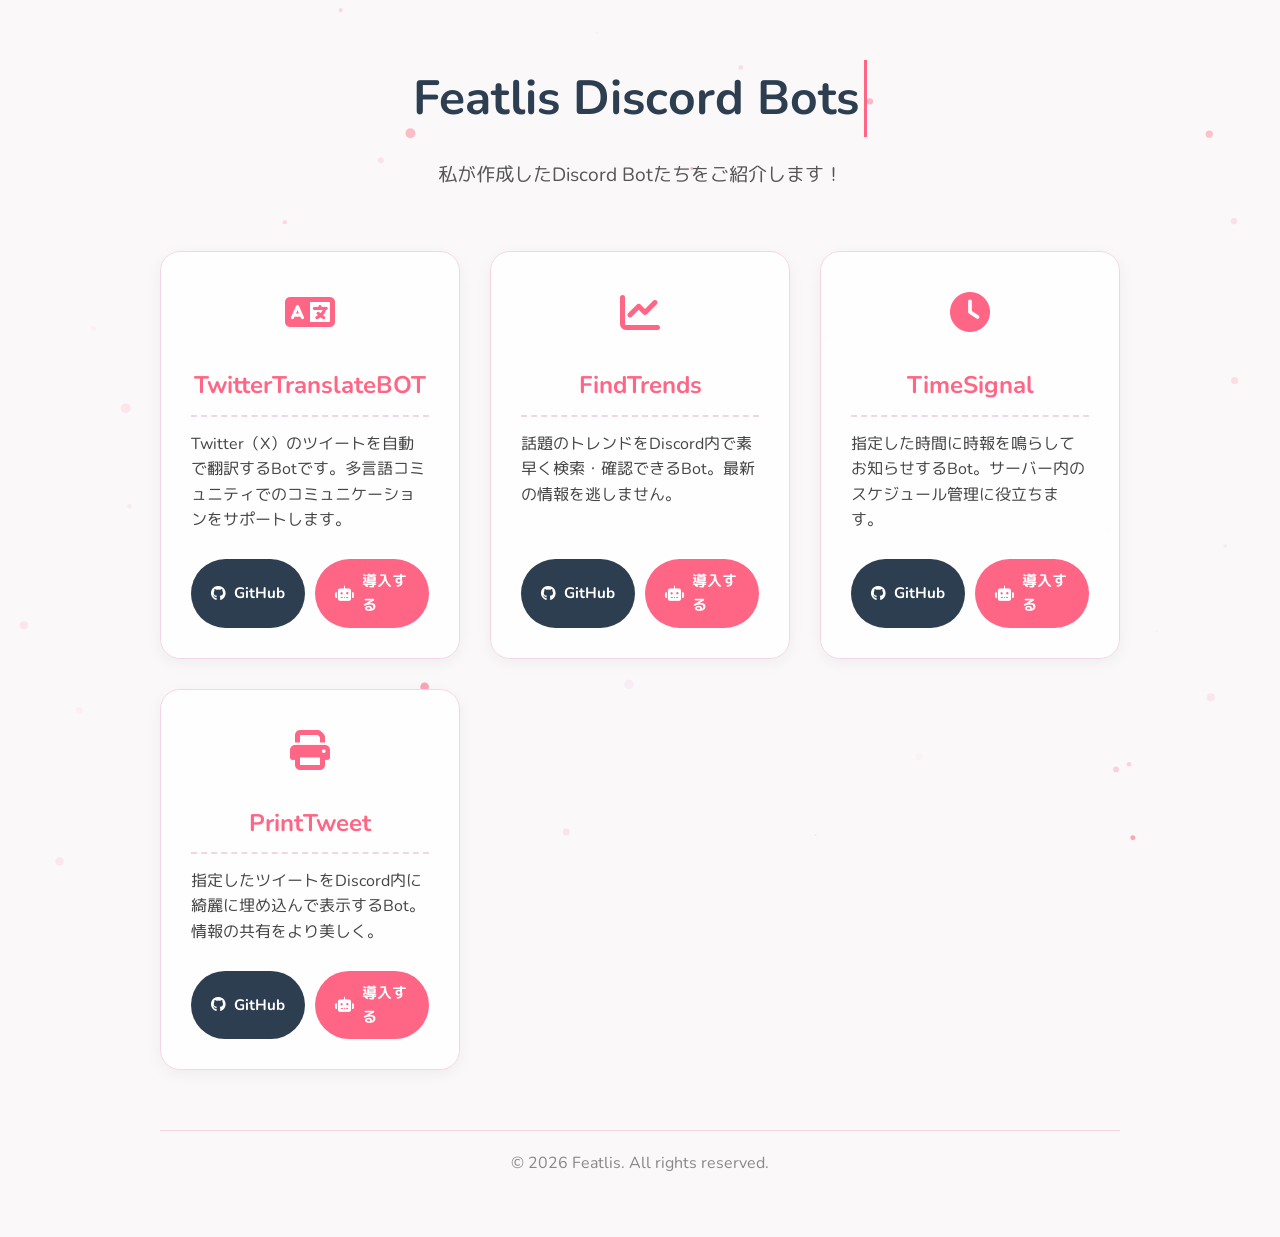
==== index.html @ 26e4aa99 "feat: implement responsive landing page with custom animations, particle background, and typing effe" ====
<!DOCTYPE html>
<html lang="ja">
<head>
    <meta charset="UTF-8">
    <meta name="viewport" content="width=device-width, initial-scale=1.0">
    <title>Featlis Discord Bots</title>
    <link href="https://fonts.googleapis.com/css2?family=M+PLUS+Rounded+1c:wght@400;700&family=Nunito:wght@400;700&display=swap" rel="stylesheet">
    <link rel="stylesheet" href="https://cdnjs.cloudflare.com/ajax/libs/font-awesome/6.4.0/css/all.min.css">
    <link rel="stylesheet" href="css/style.css">
</head>
<body>
    <!-- 幾何学的な動的パーティクルを描画するキャンバス -->
    <canvas id="particles"></canvas>

    <div class="container">
        <header class="fade-in">
            <h1 class="typing-effect">Featlis Discord Bots</h1>
            <p class="subtitle">私が作成したDiscord Botたちをご紹介します！</p>
        </header>

        <main>
            <div class="bot-grid">
                <!-- Bot 1 -->
                <div class="card fade-in-up">
                    <div class="card-icon"><i class="fa-solid fa-language"></i></div>
                    <h2>TwitterTranslateBOT</h2>
                    <p>Twitter（X）のツイートを自動で翻訳するBotです。多言語コミュニティでのコミュニケーションをサポートします。</p>
                    <div class="card-actions">
                        <a href="https://github.com/featlis/TwitterTranslateBOTforDiscord" target="_blank" class="btn btn-github">
                            <i class="fa-brands fa-github"></i> GitHub
                        </a>
                        <!-- TODO: 後で実際の招待リンクに差し替えてください -->
                        <a href="#" class="btn btn-invite">
                            <i class="fa-solid fa-robot"></i> 導入する
                        </a>
                    </div>
                </div>

                <!-- Bot 2 -->
                <div class="card fade-in-up">
                    <div class="card-icon"><i class="fa-solid fa-chart-line"></i></div>
                    <h2>FindTrends</h2>
                    <p>話題のトレンドをDiscord内で素早く検索・確認できるBot。最新の情報を逃しません。</p>
                    <div class="card-actions">
                        <a href="https://github.com/featlis/FindTrends-for-Discord" target="_blank" class="btn btn-github">
                            <i class="fa-brands fa-github"></i> GitHub
                        </a>
                        <!-- TODO: 後で実際の招待リンクに差し替えてください -->
                        <a href="#" class="btn btn-invite">
                            <i class="fa-solid fa-robot"></i> 導入する
                        </a>
                    </div>
                </div>

                <!-- Bot 3 -->
                <div class="card fade-in-up">
                    <div class="card-icon"><i class="fa-solid fa-clock"></i></div>
                    <h2>TimeSignal</h2>
                    <p>指定した時間に時報を鳴らしてお知らせするBot。サーバー内のスケジュール管理に役立ちます。</p>
                    <div class="card-actions">
                        <a href="https://github.com/featlis/TimeSignal-for-Discord" target="_blank" class="btn btn-github">
                            <i class="fa-brands fa-github"></i> GitHub
                        </a>
                        <!-- TODO: 後で実際の招待リンクに差し替えてください -->
                        <a href="#" class="btn btn-invite">
                            <i class="fa-solid fa-robot"></i> 導入する
                        </a>
                    </div>
                </div>

                <!-- Bot 4 -->
                <div class="card fade-in-up">
                    <div class="card-icon"><i class="fa-solid fa-print"></i></div>
                    <h2>PrintTweet</h2>
                    <p>指定したツイートをDiscord内に綺麗に埋め込んで表示するBot。情報の共有をより美しく。</p>
                    <div class="card-actions">
                        <a href="https://github.com/featlis/PrintTweet-for-Discord" target="_blank" class="btn btn-github">
                            <i class="fa-brands fa-github"></i> GitHub
                        </a>
                        <!-- TODO: 後で実際の招待リンクに差し替えてください -->
                        <a href="#" class="btn btn-invite">
                            <i class="fa-solid fa-robot"></i> 導入する
                        </a>
                    </div>
                </div>
            </div>
        </main>

        <footer>
            <p>&copy; 2026 Featlis. All rights reserved.</p>
        </footer>
    </div>

    <script src="js/script.js"></script>
</body>
</html>
---- css/style.css ----
:root {
    --bg-color: #faf8f9;
    --text-color: #333333;
    --accent-color: #ff6584;
    --border-color: #f3d6e4;
    --card-bg: rgba(255, 255, 255, 0.85); /* 背景のパーティクルが透けるように調整 */
    --hover-shadow: rgba(255, 101, 132, 0.25);
    --btn-github: #2c3e50;
    --btn-github-hover: #1a252f;
}

* {
    box-sizing: border-box;
    margin: 0;
    padding: 0;
}

body {
    font-family: "Nunito", "M PLUS Rounded 1c", -apple-system, BlinkMacSystemFont, "Segoe UI", Helvetica, Arial, sans-serif;
    background-color: var(--bg-color);
    color: var(--text-color);
    line-height: 1.6;
    overflow-x: hidden;
    position: relative;
}

/* パーティクルの背景用 */
#particles {
    position: fixed;
    top: 0;
    left: 0;
    width: 100%;
    height: 100%;
    z-index: -1;
    pointer-events: none;
}

.container {
    max-width: 1000px;
    margin: 0 auto;
    padding: 60px 20px;
}

header {
    text-align: center;
    margin-bottom: 60px;
}

h1 {
    color: #2c3e50;
    font-size: 3rem;
    margin-bottom: 10px;
    display: inline-block;
    border-right: 3px solid var(--accent-color);
    padding-right: 5px;
    white-space: nowrap;
    overflow: hidden;
    margin: 0 auto;
}

.subtitle {
    color: #555;
    font-size: 1.2rem;
    margin-top: 15px;
    opacity: 0;
    animation: fadeIn 1s ease forwards 1.5s; /* タイピングエフェクト完了後にフェードイン */
}

.bot-grid {
    display: grid;
    grid-template-columns: repeat(auto-fit, minmax(300px, 1fr));
    gap: 30px;
}

.card {
    background-color: var(--card-bg);
    border: 1px solid var(--border-color);
    border-radius: 20px;
    padding: 30px;
    box-shadow: 0 4px 15px rgba(0, 0, 0, 0.05);
    transition: transform 0.4s cubic-bezier(0.175, 0.885, 0.32, 1.275), box-shadow 0.4s ease, border-color 0.4s ease;
    display: flex;
    flex-direction: column;
    backdrop-filter: blur(10px);
    -webkit-backdrop-filter: blur(10px);
}

.card:hover {
    transform: translateY(-10px) scale(1.02);
    box-shadow: 0 15px 30px var(--hover-shadow);
    border-color: var(--accent-color);
}

.card-icon {
    font-size: 2.5rem;
    color: var(--accent-color);
    margin-bottom: 20px;
    text-align: center;
    transition: transform 0.3s ease;
}

.card:hover .card-icon {
    transform: scale(1.2) rotate(5deg);
}

.card h2 {
    color: var(--accent-color);
    font-size: 1.5rem;
    margin-bottom: 15px;
    text-align: center;
    border-bottom: 2px dashed var(--border-color);
    padding-bottom: 10px;
}

.card p {
    flex-grow: 1;
    margin-bottom: 25px;
    color: #444;
}

.card-actions {
    display: flex;
    gap: 10px;
    justify-content: center;
}

.btn {
    text-decoration: none;
    padding: 10px 20px;
    border-radius: 50px;
    font-weight: bold;
    font-size: 0.95rem;
    display: inline-flex;
    align-items: center;
    gap: 8px;
    transition: all 0.3s ease;
    cursor: pointer;
}

.btn-github {
    background-color: var(--btn-github);
    color: white;
}

.btn-github:hover {
    background-color: var(--btn-github-hover);
    transform: translateY(-2px);
    box-shadow: 0 5px 15px rgba(44, 62, 80, 0.3);
}

.btn-invite {
    background-color: var(--accent-color);
    color: white;
}

.btn-invite:hover {
    background-color: #e65574;
    transform: translateY(-2px);
    box-shadow: 0 5px 15px var(--hover-shadow);
}

footer {
    text-align: center;
    margin-top: 60px;
    padding-top: 20px;
    border-top: 1px solid var(--border-color);
    color: #888;
}

/* Animations */
.fade-in {
    opacity: 0;
    animation: fadeIn 1s ease forwards;
}

.fade-in-up {
    opacity: 0;
    transform: translateY(30px);
    transition: opacity 0.8s ease, transform 0.8s cubic-bezier(0.175, 0.885, 0.32, 1.275);
}

.fade-in-up.visible {
    opacity: 1;
    transform: translateY(0);
}

@keyframes fadeIn {
    from { opacity: 0; }
    to { opacity: 1; }
}

/* スマホ対応 */
@media (max-width: 600px) {
    h1 {
        font-size: 2.2rem;
    }
    .card-actions {
        flex-direction: column;
    }
    .btn {
        justify-content: center;
    }
}
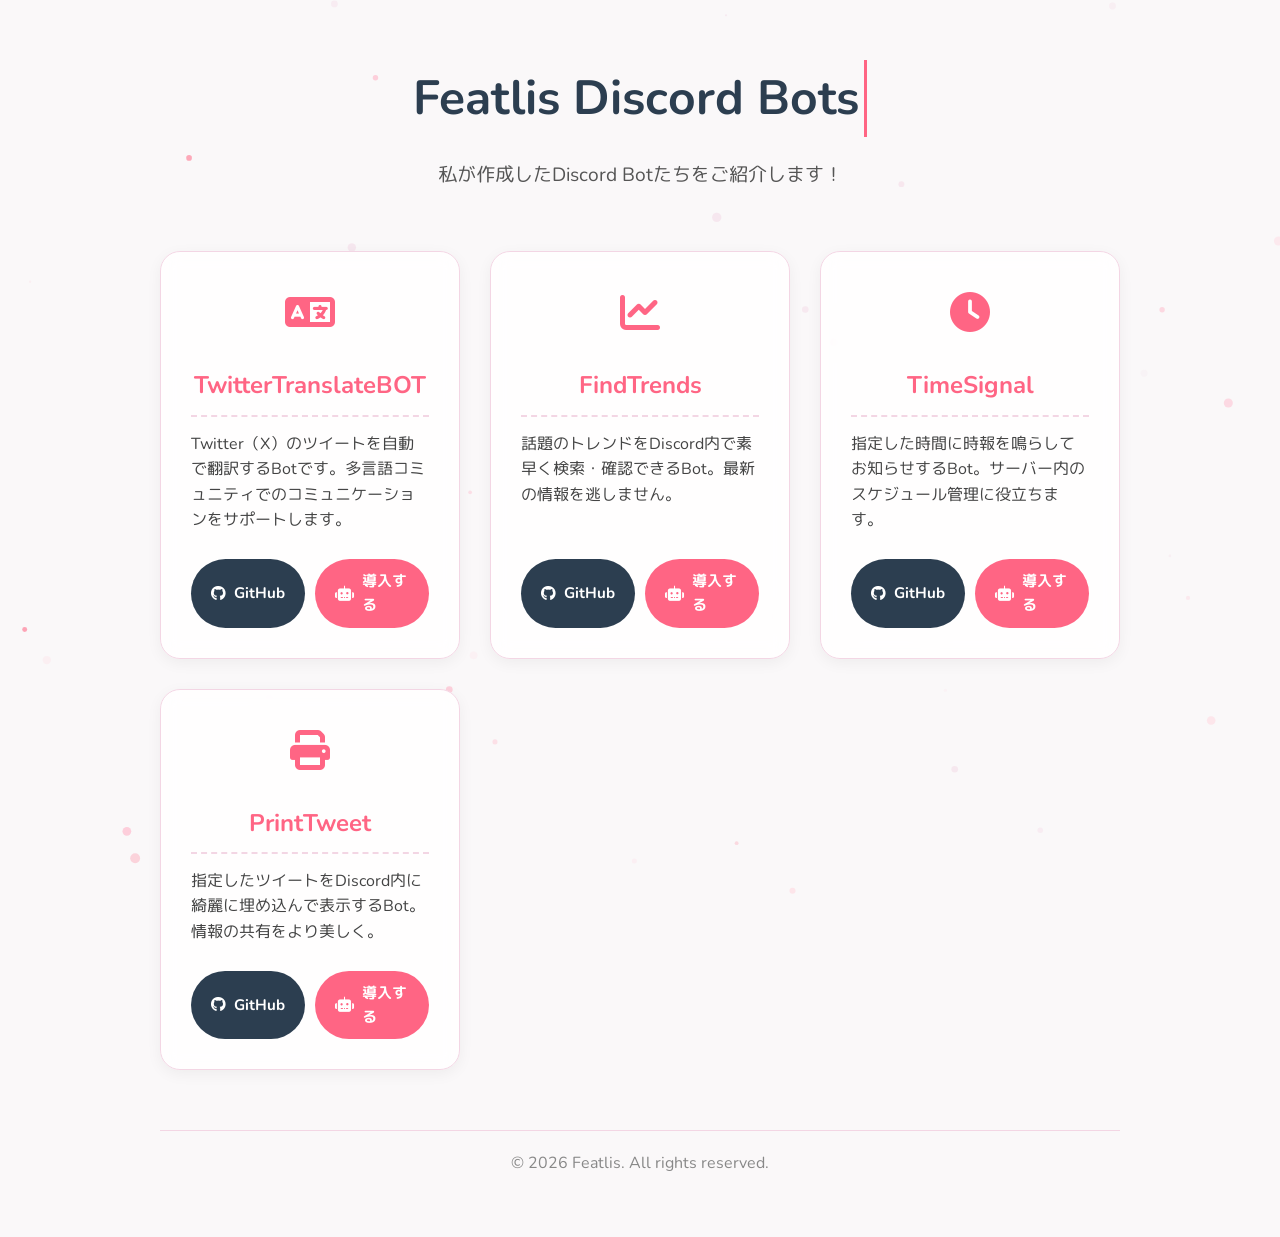
==== commit 9f48533e: "feat: update discord bot invite links on project landing page" ====
--- a/index.html
+++ b/index.html
@@ -29,8 +29,7 @@
                         <a href="https://github.com/featlis/TwitterTranslateBOTforDiscord" target="_blank" class="btn btn-github">
                             <i class="fa-brands fa-github"></i> GitHub
                         </a>
-                        <!-- TODO: 後で実際の招待リンクに差し替えてください -->
-                        <a href="#" class="btn btn-invite">
+                        <a href="https://discord.com/oauth2/authorize?client_id=1511184727808151784" target="_blank" class="btn btn-invite">
                             <i class="fa-solid fa-robot"></i> 導入する
                         </a>
                     </div>
@@ -45,8 +44,7 @@
                         <a href="https://github.com/featlis/FindTrends-for-Discord" target="_blank" class="btn btn-github">
                             <i class="fa-brands fa-github"></i> GitHub
                         </a>
-                        <!-- TODO: 後で実際の招待リンクに差し替えてください -->
-                        <a href="#" class="btn btn-invite">
+                        <a href="https://discord.com/oauth2/authorize?client_id=1518664593449156719" target="_blank" class="btn btn-invite">
                             <i class="fa-solid fa-robot"></i> 導入する
                         </a>
                     </div>
@@ -61,8 +59,7 @@
                         <a href="https://github.com/featlis/TimeSignal-for-Discord" target="_blank" class="btn btn-github">
                             <i class="fa-brands fa-github"></i> GitHub
                         </a>
-                        <!-- TODO: 後で実際の招待リンクに差し替えてください -->
-                        <a href="#" class="btn btn-invite">
+                        <a href="https://discord.com/oauth2/authorize?client_id=1517572707246411869" target="_blank" class="btn btn-invite">
                             <i class="fa-solid fa-robot"></i> 導入する
                         </a>
                     </div>
@@ -77,8 +74,7 @@
                         <a href="https://github.com/featlis/PrintTweet-for-Discord" target="_blank" class="btn btn-github">
                             <i class="fa-brands fa-github"></i> GitHub
                         </a>
-                        <!-- TODO: 後で実際の招待リンクに差し替えてください -->
-                        <a href="#" class="btn btn-invite">
+                        <a href="https://discord.com/oauth2/authorize?client_id=1517826170408665088" target="_blank" class="btn btn-invite">
                             <i class="fa-solid fa-robot"></i> 導入する
                         </a>
                     </div>
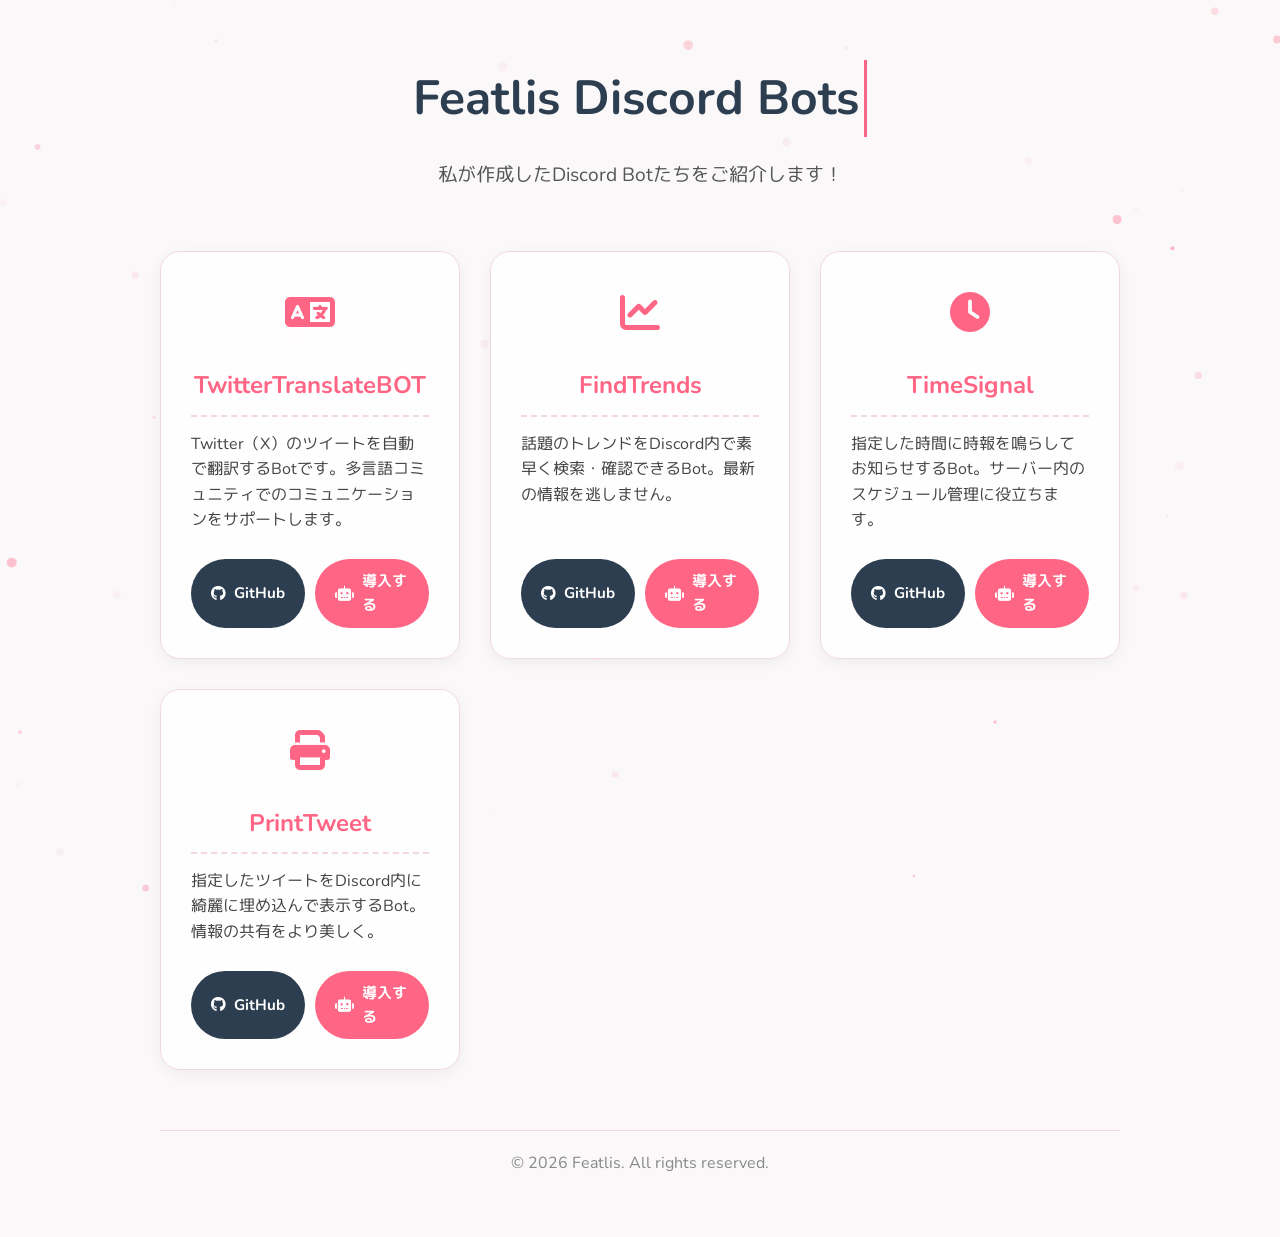
==== commit 23e49d8b: "feat: add favicon to index.html and include favicon.png asset" ====
--- a/index.html
+++ b/index.html
@@ -7,6 +7,7 @@
     <link href="https://fonts.googleapis.com/css2?family=M+PLUS+Rounded+1c:wght@400;700&family=Nunito:wght@400;700&display=swap" rel="stylesheet">
     <link rel="stylesheet" href="https://cdnjs.cloudflare.com/ajax/libs/font-awesome/6.4.0/css/all.min.css">
     <link rel="stylesheet" href="css/style.css">
+    <link rel="icon" type="image/png" href="favicon.png">
 </head>
 <body>
     <!-- 幾何学的な動的パーティクルを描画するキャンバス -->
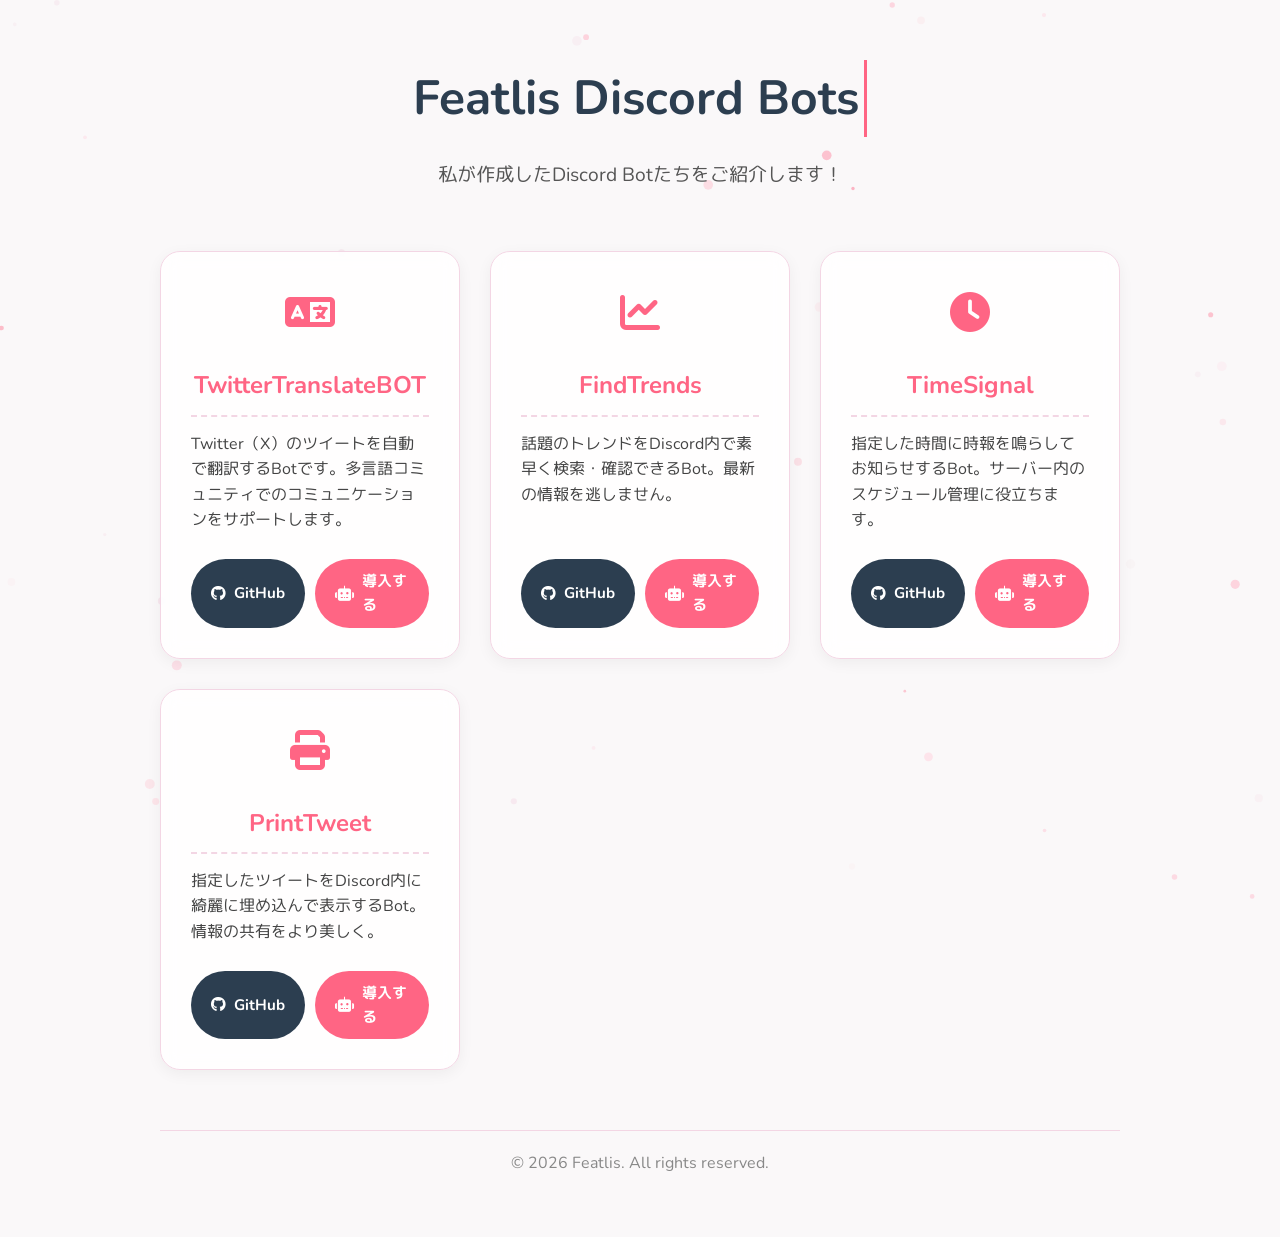
==== commit 88693e94: "feat: add apple-touch-icon to document head" ====
--- a/index.html
+++ b/index.html
@@ -8,6 +8,7 @@
     <link rel="stylesheet" href="https://cdnjs.cloudflare.com/ajax/libs/font-awesome/6.4.0/css/all.min.css">
     <link rel="stylesheet" href="css/style.css">
     <link rel="icon" type="image/png" href="favicon.png">
+    <link rel="apple-touch-icon" href="favicon.png">
 </head>
 <body>
     <!-- 幾何学的な動的パーティクルを描画するキャンバス -->
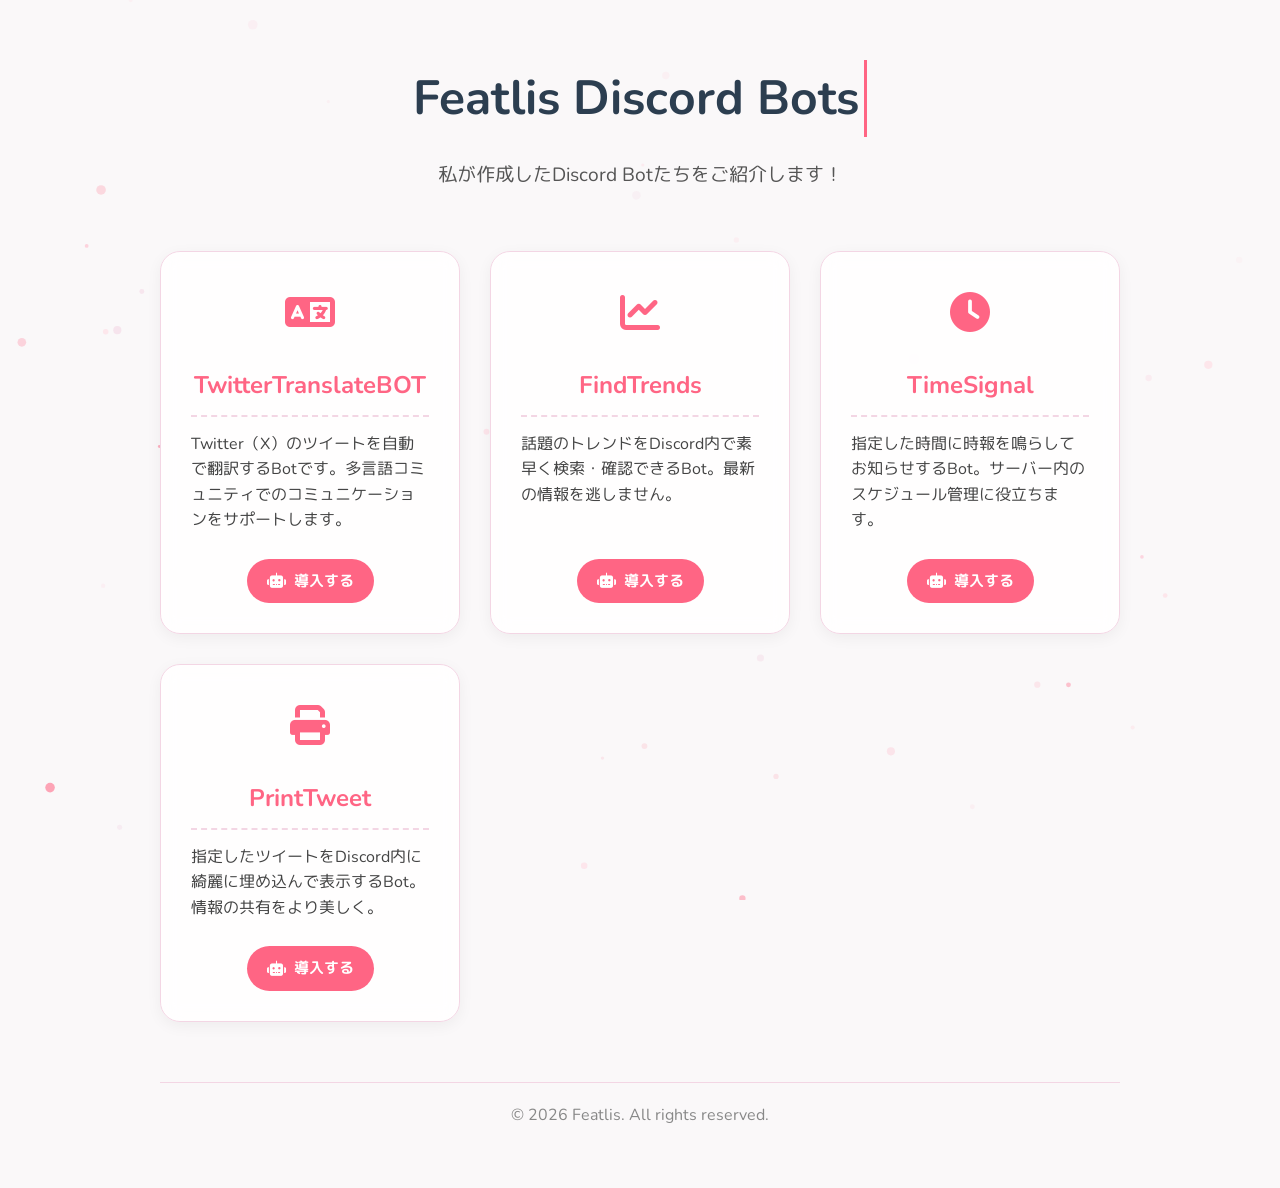
==== commit db82afa6: "chore: comment out GitHub repository links on bot cards" ====
--- a/index.html
+++ b/index.html
@@ -28,9 +28,9 @@
                     <h2>TwitterTranslateBOT</h2>
                     <p>Twitter（X）のツイートを自動で翻訳するBotです。多言語コミュニティでのコミュニケーションをサポートします。</p>
                     <div class="card-actions">
-                        <a href="https://github.com/featlis/TwitterTranslateBOTforDiscord" target="_blank" class="btn btn-github">
+                        <!-- <a href="https://github.com/featlis/TwitterTranslateBOTforDiscord" target="_blank" class="btn btn-github">
                             <i class="fa-brands fa-github"></i> GitHub
-                        </a>
+                        </a> -->
                         <a href="https://discord.com/oauth2/authorize?client_id=1511184727808151784" target="_blank" class="btn btn-invite">
                             <i class="fa-solid fa-robot"></i> 導入する
                         </a>
@@ -43,9 +43,9 @@
                     <h2>FindTrends</h2>
                     <p>話題のトレンドをDiscord内で素早く検索・確認できるBot。最新の情報を逃しません。</p>
                     <div class="card-actions">
-                        <a href="https://github.com/featlis/FindTrends-for-Discord" target="_blank" class="btn btn-github">
+                        <!-- <a href="https://github.com/featlis/FindTrends-for-Discord" target="_blank" class="btn btn-github">
                             <i class="fa-brands fa-github"></i> GitHub
-                        </a>
+                        </a> -->
                         <a href="https://discord.com/oauth2/authorize?client_id=1518664593449156719" target="_blank" class="btn btn-invite">
                             <i class="fa-solid fa-robot"></i> 導入する
                         </a>
@@ -58,9 +58,9 @@
                     <h2>TimeSignal</h2>
                     <p>指定した時間に時報を鳴らしてお知らせするBot。サーバー内のスケジュール管理に役立ちます。</p>
                     <div class="card-actions">
-                        <a href="https://github.com/featlis/TimeSignal-for-Discord" target="_blank" class="btn btn-github">
+                        <!-- <a href="https://github.com/featlis/TimeSignal-for-Discord" target="_blank" class="btn btn-github">
                             <i class="fa-brands fa-github"></i> GitHub
-                        </a>
+                        </a> -->
                         <a href="https://discord.com/oauth2/authorize?client_id=1517572707246411869" target="_blank" class="btn btn-invite">
                             <i class="fa-solid fa-robot"></i> 導入する
                         </a>
@@ -73,9 +73,9 @@
                     <h2>PrintTweet</h2>
                     <p>指定したツイートをDiscord内に綺麗に埋め込んで表示するBot。情報の共有をより美しく。</p>
                     <div class="card-actions">
-                        <a href="https://github.com/featlis/PrintTweet-for-Discord" target="_blank" class="btn btn-github">
+                        <!-- <a href="https://github.com/featlis/PrintTweet-for-Discord" target="_blank" class="btn btn-github">
                             <i class="fa-brands fa-github"></i> GitHub
-                        </a>
+                        </a> -->
                         <a href="https://discord.com/oauth2/authorize?client_id=1517826170408665088" target="_blank" class="btn btn-invite">
                             <i class="fa-solid fa-robot"></i> 導入する
                         </a>
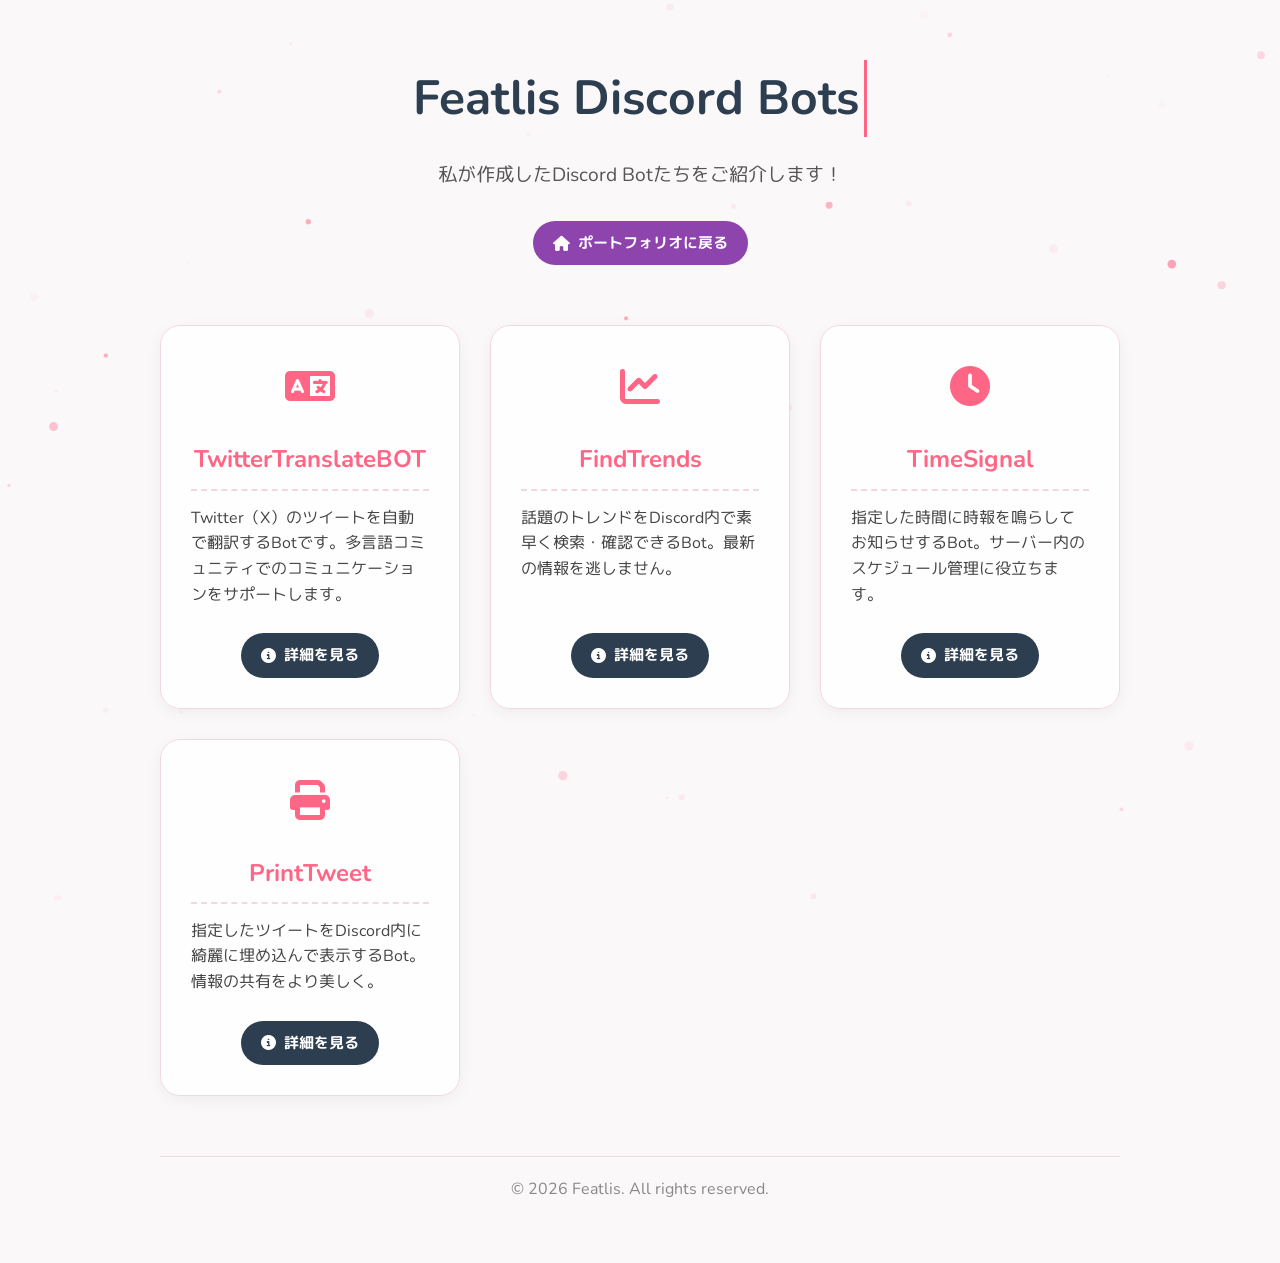
==== commit ec8f9304: "feat: add detail pages for individual discord bots and implement global stylesheet" ====
--- a/index.html
+++ b/index.html
@@ -18,6 +18,11 @@
         <header class="fade-in">
             <h1 class="typing-effect">Featlis Discord Bots</h1>
             <p class="subtitle">私が作成したDiscord Botたちをご紹介します！</p>
+            <div style="margin-top: 30px;">
+                <a href="https://featlis.github.io" class="btn btn-portfolio">
+                    <i class="fa-solid fa-house"></i> ポートフォリオに戻る
+                </a>
+            </div>
         </header>
 
         <main>
@@ -31,8 +36,8 @@
                         <!-- <a href="https://github.com/featlis/TwitterTranslateBOTforDiscord" target="_blank" class="btn btn-github">
                             <i class="fa-brands fa-github"></i> GitHub
                         </a> -->
-                        <a href="https://discord.com/oauth2/authorize?client_id=1511184727808151784" target="_blank" class="btn btn-invite">
-                            <i class="fa-solid fa-robot"></i> 導入する
+                        <a href="twitter-translate-bot.html" class="btn btn-github">
+                            <i class="fa-solid fa-circle-info"></i> 詳細を見る
                         </a>
                     </div>
                 </div>
@@ -46,8 +51,8 @@
                         <!-- <a href="https://github.com/featlis/FindTrends-for-Discord" target="_blank" class="btn btn-github">
                             <i class="fa-brands fa-github"></i> GitHub
                         </a> -->
-                        <a href="https://discord.com/oauth2/authorize?client_id=1518664593449156719" target="_blank" class="btn btn-invite">
-                            <i class="fa-solid fa-robot"></i> 導入する
+                        <a href="find-trends.html" class="btn btn-github">
+                            <i class="fa-solid fa-circle-info"></i> 詳細を見る
                         </a>
                     </div>
                 </div>
@@ -61,8 +66,8 @@
                         <!-- <a href="https://github.com/featlis/TimeSignal-for-Discord" target="_blank" class="btn btn-github">
                             <i class="fa-brands fa-github"></i> GitHub
                         </a> -->
-                        <a href="https://discord.com/oauth2/authorize?client_id=1517572707246411869" target="_blank" class="btn btn-invite">
-                            <i class="fa-solid fa-robot"></i> 導入する
+                        <a href="time-signal.html" class="btn btn-github">
+                            <i class="fa-solid fa-circle-info"></i> 詳細を見る
                         </a>
                     </div>
                 </div>
@@ -76,8 +81,8 @@
                         <!-- <a href="https://github.com/featlis/PrintTweet-for-Discord" target="_blank" class="btn btn-github">
                             <i class="fa-brands fa-github"></i> GitHub
                         </a> -->
-                        <a href="https://discord.com/oauth2/authorize?client_id=1517826170408665088" target="_blank" class="btn btn-invite">
-                            <i class="fa-solid fa-robot"></i> 導入する
+                        <a href="print-tweet.html" class="btn btn-github">
+                            <i class="fa-solid fa-circle-info"></i> 詳細を見る
                         </a>
                     </div>
                 </div>
--- a/css/style.css
+++ b/css/style.css
@@ -7,6 +7,10 @@
     --hover-shadow: rgba(255, 101, 132, 0.25);
     --btn-github: #2c3e50;
     --btn-github-hover: #1a252f;
+    --btn-portfolio: #8e44ad;
+    --btn-portfolio-hover: #732d91;
+    --btn-back: #7f8c8d;
+    --btn-back-hover: #606b6c;
 }
 
 * {
@@ -159,6 +163,33 @@
     box-shadow: 0 5px 15px var(--hover-shadow);
 }
 
+.btn-portfolio {
+    background-color: var(--btn-portfolio);
+    color: white;
+}
+
+.btn-portfolio:hover {
+    background-color: var(--btn-portfolio-hover);
+    transform: translateY(-2px);
+    box-shadow: 0 5px 15px rgba(142, 68, 173, 0.3);
+}
+
+.btn-back {
+    background-color: var(--btn-back);
+    color: white;
+}
+
+.btn-back:hover {
+    background-color: var(--btn-back-hover);
+    transform: translateY(-2px);
+    box-shadow: 0 5px 15px rgba(127, 140, 141, 0.3);
+}
+
+.bot-detail {
+    max-width: 600px;
+    margin: 0 auto;
+}
+
 footer {
     text-align: center;
     margin-top: 60px;
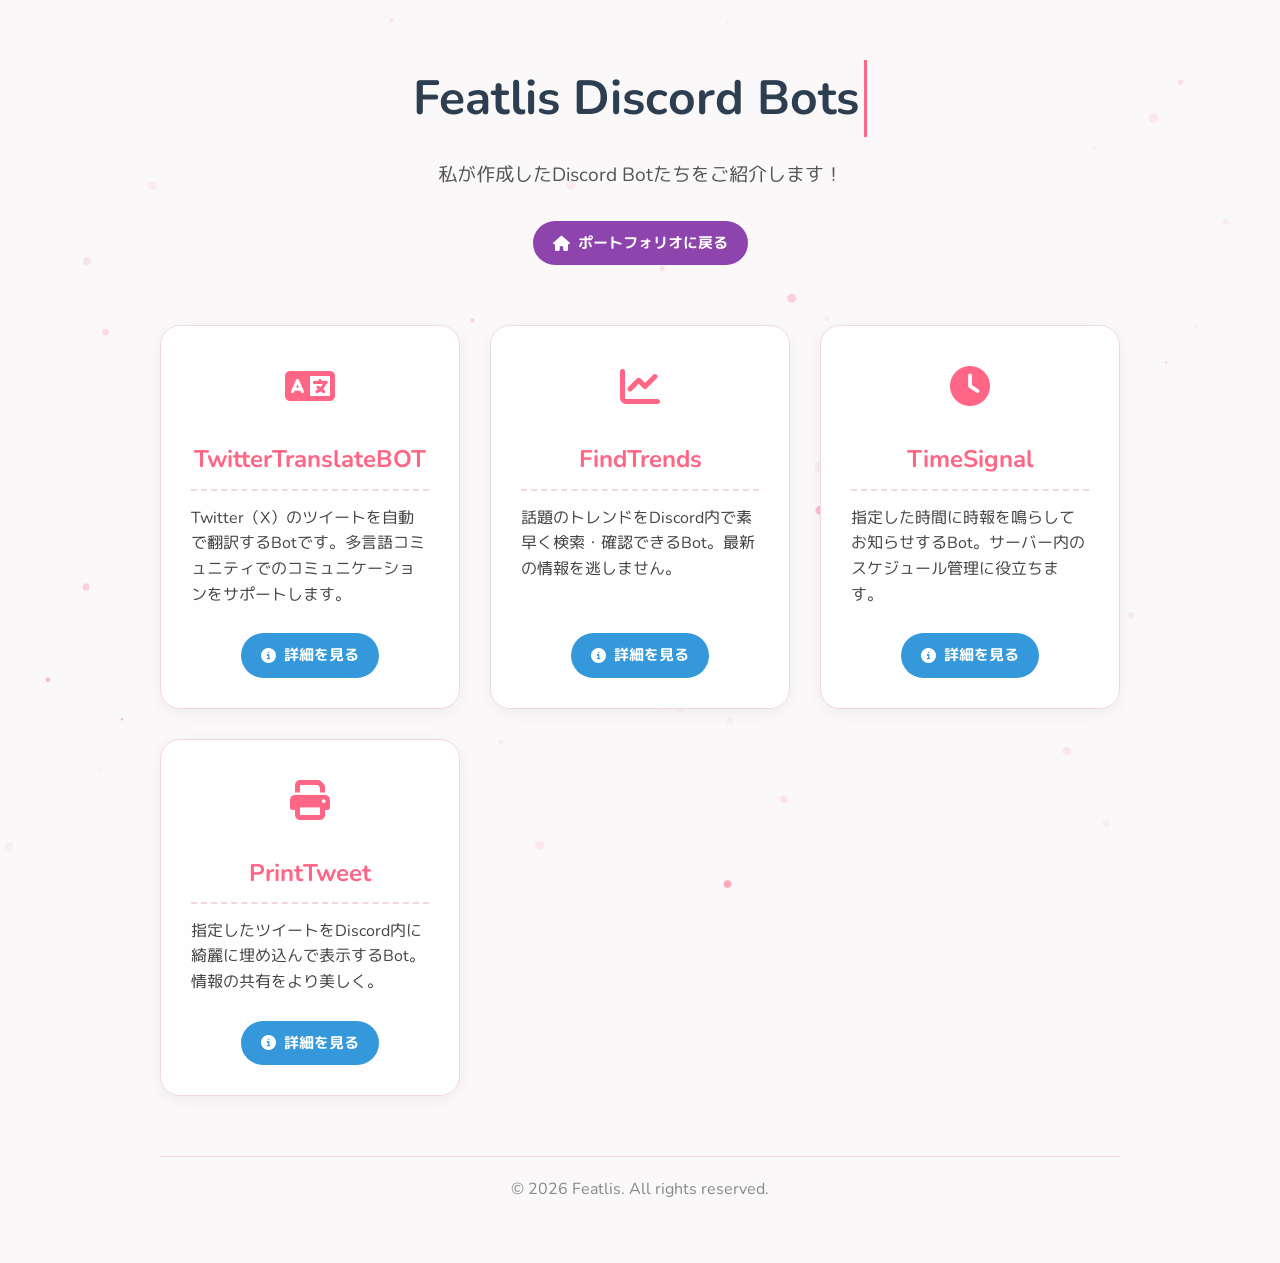
==== commit 61d6a3ef: "feat: add centralized stylesheet and apply responsive design updates across all pages" ====
--- a/index.html
+++ b/index.html
@@ -36,7 +36,7 @@
                         <!-- <a href="https://github.com/featlis/TwitterTranslateBOTforDiscord" target="_blank" class="btn btn-github">
                             <i class="fa-brands fa-github"></i> GitHub
                         </a> -->
-                        <a href="twitter-translate-bot.html" class="btn btn-github">
+                        <a href="twitter-translate-bot.html" class="btn btn-detail">
                             <i class="fa-solid fa-circle-info"></i> 詳細を見る
                         </a>
                     </div>
@@ -51,7 +51,7 @@
                         <!-- <a href="https://github.com/featlis/FindTrends-for-Discord" target="_blank" class="btn btn-github">
                             <i class="fa-brands fa-github"></i> GitHub
                         </a> -->
-                        <a href="find-trends.html" class="btn btn-github">
+                        <a href="find-trends.html" class="btn btn-detail">
                             <i class="fa-solid fa-circle-info"></i> 詳細を見る
                         </a>
                     </div>
@@ -66,7 +66,7 @@
                         <!-- <a href="https://github.com/featlis/TimeSignal-for-Discord" target="_blank" class="btn btn-github">
                             <i class="fa-brands fa-github"></i> GitHub
                         </a> -->
-                        <a href="time-signal.html" class="btn btn-github">
+                        <a href="time-signal.html" class="btn btn-detail">
                             <i class="fa-solid fa-circle-info"></i> 詳細を見る
                         </a>
                     </div>
@@ -81,7 +81,7 @@
                         <!-- <a href="https://github.com/featlis/PrintTweet-for-Discord" target="_blank" class="btn btn-github">
                             <i class="fa-brands fa-github"></i> GitHub
                         </a> -->
-                        <a href="print-tweet.html" class="btn btn-github">
+                        <a href="print-tweet.html" class="btn btn-detail">
                             <i class="fa-solid fa-circle-info"></i> 詳細を見る
                         </a>
                     </div>
--- a/css/style.css
+++ b/css/style.css
@@ -11,6 +11,8 @@
     --btn-portfolio-hover: #732d91;
     --btn-back: #7f8c8d;
     --btn-back-hover: #606b6c;
+    --btn-detail: #3498db;
+    --btn-detail-hover: #2980b9;
 }
 
 * {
@@ -185,6 +187,17 @@
     box-shadow: 0 5px 15px rgba(127, 140, 141, 0.3);
 }
 
+.btn-detail {
+    background-color: var(--btn-detail);
+    color: white;
+}
+
+.btn-detail:hover {
+    background-color: var(--btn-detail-hover);
+    transform: translateY(-2px);
+    box-shadow: 0 5px 15px rgba(52, 152, 219, 0.3);
+}
+
 .bot-detail {
     max-width: 600px;
     margin: 0 auto;
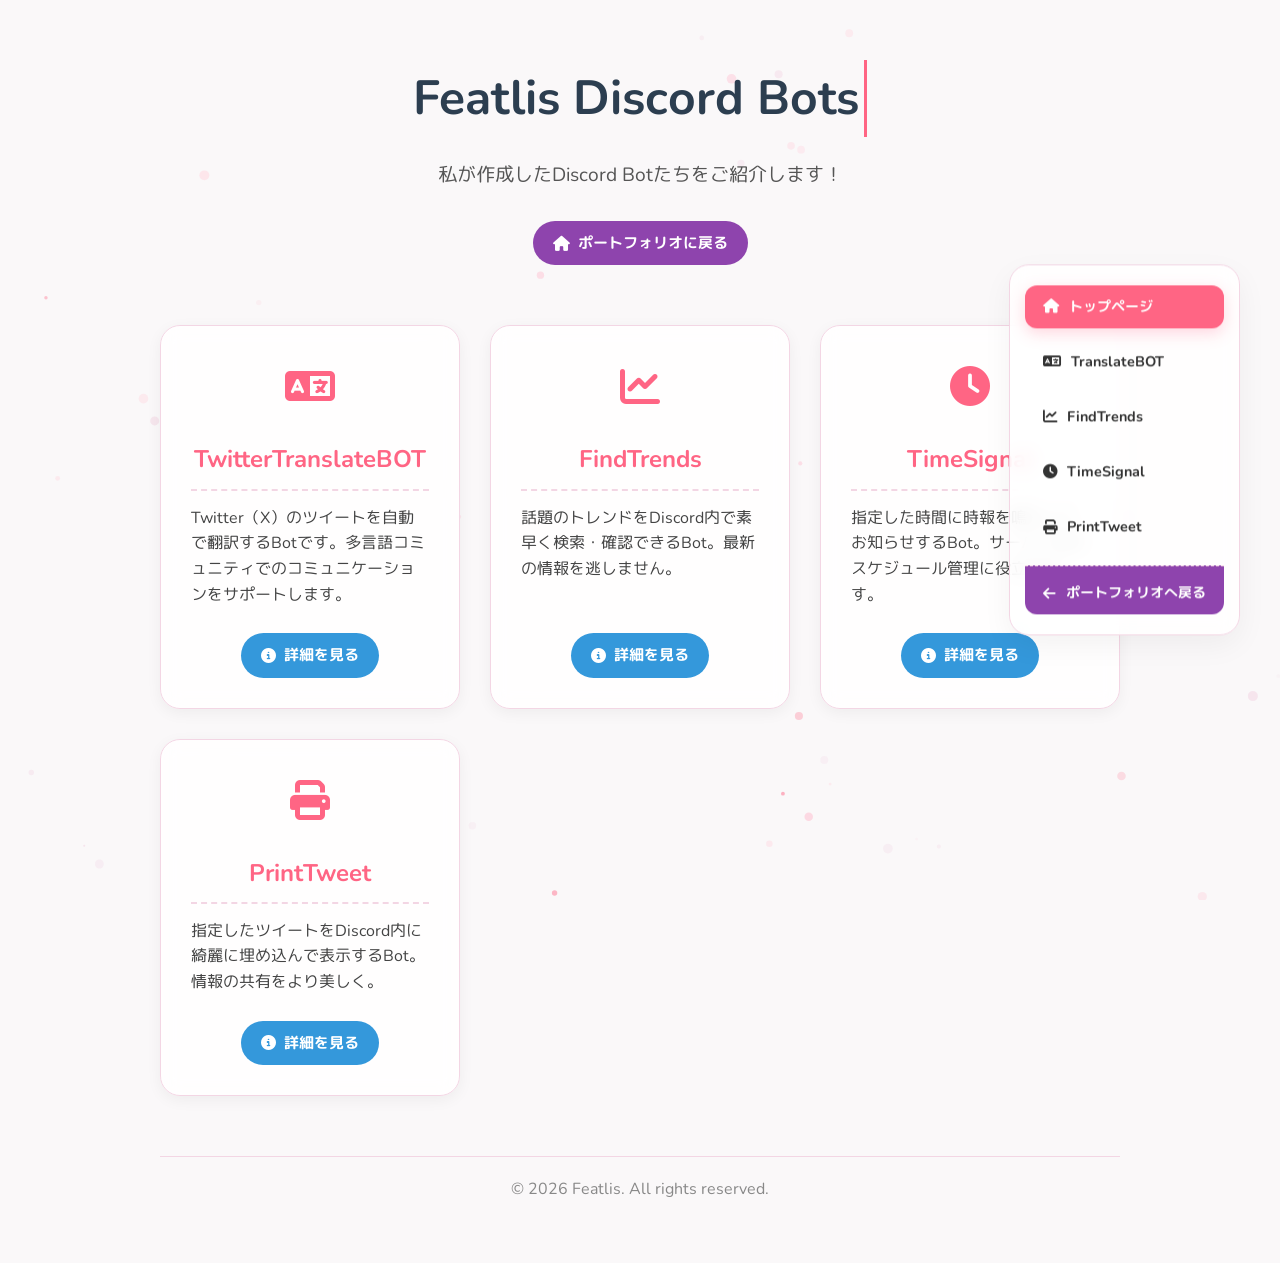
==== commit 89ed6fc1: "feat: add centralized stylesheet and consistent sidebar navigation across all project pages" ====
--- a/index.html
+++ b/index.html
@@ -94,6 +94,16 @@
         </footer>
     </div>
 
+    <!-- サイドナビゲーション -->
+    <nav class="side-nav">
+        <a href="index.html" class="side-nav-item active"><i class="fa-solid fa-house"></i> トップページ</a>
+        <a href="twitter-translate-bot.html" class="side-nav-item"><i class="fa-solid fa-language"></i> TranslateBOT</a>
+        <a href="find-trends.html" class="side-nav-item"><i class="fa-solid fa-chart-line"></i> FindTrends</a>
+        <a href="time-signal.html" class="side-nav-item"><i class="fa-solid fa-clock"></i> TimeSignal</a>
+        <a href="print-tweet.html" class="side-nav-item"><i class="fa-solid fa-print"></i> PrintTweet</a>
+        <a href="https://featlis.github.io" class="side-nav-item portfolio"><i class="fa-solid fa-arrow-left"></i> ポートフォリオへ戻る</a>
+    </nav>
+
     <script src="js/script.js"></script>
 </body>
 </html>
--- a/css/style.css
+++ b/css/style.css
@@ -245,3 +245,102 @@
         justify-content: center;
     }
 }
+
+/* サイドナビゲーション */
+.side-nav {
+    position: fixed;
+    right: 40px;
+    top: 50%;
+    transform: translateY(-50%);
+    background: rgba(255, 255, 255, 0.85);
+    border: 1px solid var(--border-color);
+    border-radius: 20px;
+    padding: 20px 15px;
+    box-shadow: 0 10px 30px rgba(0, 0, 0, 0.05);
+    backdrop-filter: blur(10px);
+    -webkit-backdrop-filter: blur(10px);
+    z-index: 100;
+    display: flex;
+    flex-direction: column;
+    gap: 12px;
+    transition: all 0.3s ease;
+}
+
+.side-nav-item {
+    text-decoration: none;
+    color: var(--text-color);
+    padding: 10px 18px;
+    border-radius: 12px;
+    font-size: 0.9rem;
+    font-weight: bold;
+    transition: all 0.3s ease;
+    display: flex;
+    align-items: center;
+    gap: 10px;
+    white-space: nowrap;
+}
+
+.side-nav-item:hover {
+    background-color: rgba(255, 101, 132, 0.15);
+    color: var(--accent-color);
+    transform: translateX(-3px);
+}
+
+.side-nav-item.active {
+    background-color: var(--accent-color);
+    color: white;
+    box-shadow: 0 5px 15px var(--hover-shadow);
+}
+
+.side-nav-item.active:hover {
+    color: white;
+    transform: none;
+}
+
+.side-nav-item.portfolio {
+    background-color: var(--btn-portfolio);
+    color: white;
+    margin-top: 5px;
+    border-top: 1px dashed var(--border-color);
+    padding-top: 15px;
+    border-radius: 0 0 12px 12px;
+}
+
+.side-nav-item.portfolio:hover {
+    background-color: var(--btn-portfolio-hover);
+    color: white;
+    transform: translateY(-2px);
+    box-shadow: 0 5px 15px rgba(142, 68, 173, 0.3);
+}
+
+/* 画面幅が狭い場合のレスポンシブ対応 */
+@media (max-width: 1200px) {
+    .side-nav {
+        position: static;
+        transform: none;
+        flex-direction: row;
+        flex-wrap: wrap;
+        justify-content: center;
+        margin: 40px auto 0;
+        max-width: 90%;
+        top: auto;
+        right: auto;
+    }
+    
+    .side-nav-item {
+        font-size: 0.85rem;
+        padding: 8px 14px;
+    }
+    
+    .side-nav-item.portfolio {
+        margin-top: 0;
+        border-top: none;
+        padding-top: 8px;
+        border-radius: 12px;
+    }
+    
+    .side-nav-item:hover {
+        transform: translateY(-2px);
+    }
+}
+
